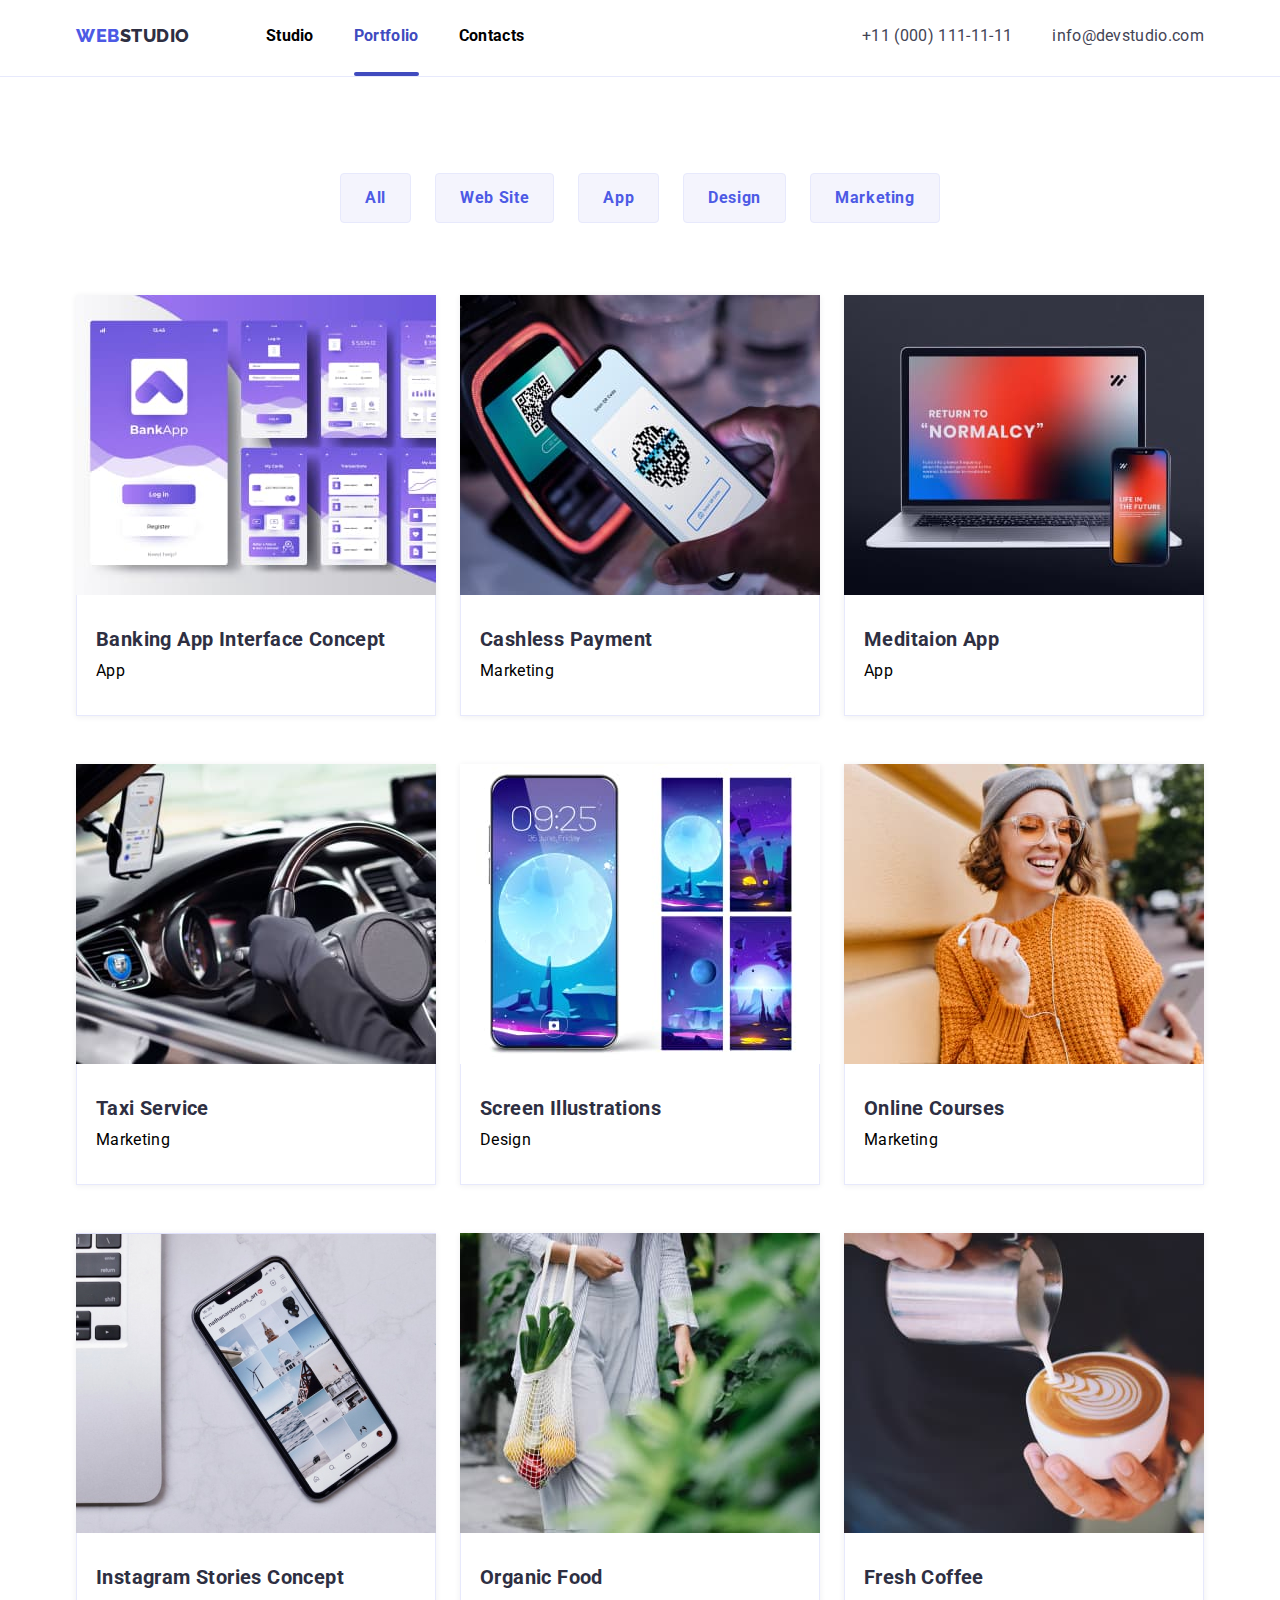
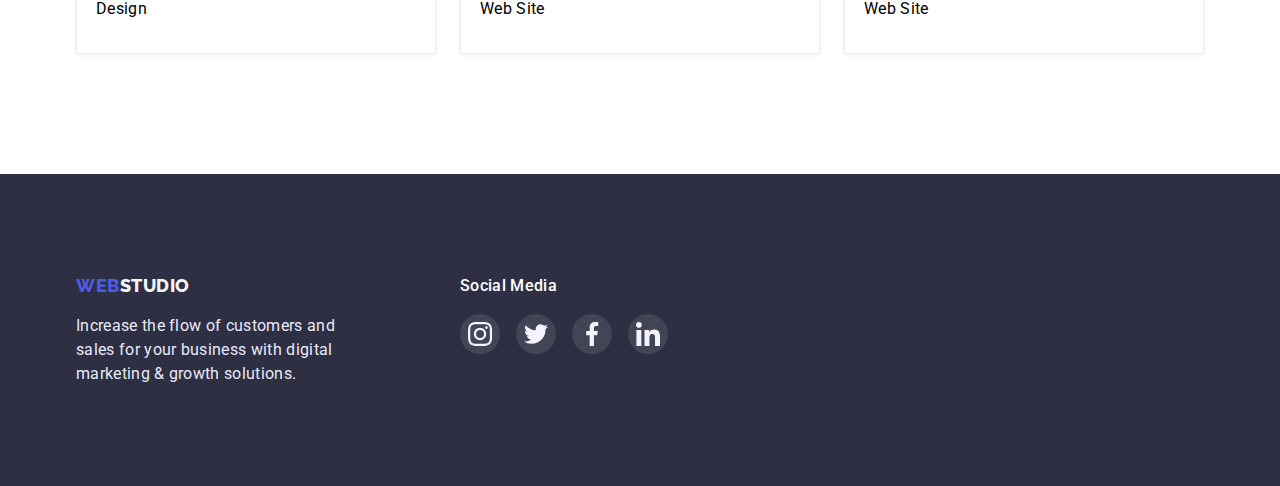
==== portfolio.html @ 7ab3170a "Initial commit" ====
<!DOCTYPE html>
<html lang="en">
	<head>
		<meta charset="UTF-8" />
		<meta http-equiv="X-UA-Compatible" content="IE=edge" />
		<meta name="viewport" content="width=device-width, initial-scale=1.0" />
		<title>Портфоліо</title>
		<link rel="stylesheet" href="./css/normalize.css" />
		<link rel="stylesheet" href="./css/styles.css" />
		<link rel="prdeconnect" href="https://fonts.googleapis.com" />
		<link rel="preconnect" href="https://fonts.gstatic.com" crossorigin />
		<link
			href="https://fonts.googleapis.com/css2?family=Raleway:wght@800&family=Roboto:wght@400;500;700;900&display=swap"
			rel="stylesheet" />
	</head>
	<body>
		<header class="header line">
			<div class="header-container container">
				<nav class="header-menu">
					<a class="header-logo link" href="./index.html">
						<span>Web</span>
						Studio
					</a>
					<ul class="header-list list">
						<li class="header-item">
							<a class="header-link link" href="./index.html">Studio</a>
						</li>
						<li class="header-item current">
							<a class="header-link link" href="./portfolio.html">Portfolio</a>
						</li>
						<li class="header-item">
							<a class="header-link link" href="">Contacts</a>
						</li>
					</ul>
				</nav>
				<ul class="header-contacts list">
					<li class="header-contacts-item">
						<a class="header-contacts-link link" href="tel:+11(000)111-11-11">+11 (000) 111-11-11</a>
					</li>
					<li class="header-contacts-item">
						<a class="header-contacts-link link" href="mailto:info@devstudio.com">info@devstudio.com</a>
					</li>
				</ul>
			</div>
		</header>
		<main>
			<section class="portfolio section">
				<div class="portfolio-container container">
					<h1 class="portfolio-title hidden">Portfolio</h1>
					<ul class="portfolio-menu list">
						<li class="portfolio-menu-item">
							<button class="portfolio-menu-btn" type="button">All</button>
						</li>
						<li class="portfolio-menu-item">
							<button class="portfolio-menu-btn" type="button">Web Site</button>
						</li>
						<li class="portfolio-menu-item">
							<button class="portfolio-menu-btn" type="button">App</button>
						</li>
						<li class="portfolio-menu-item">
							<button class="portfolio-menu-btn" type="button">Design</button>
						</li>
						<li class="portfolio-menu-item">
							<button class="portfolio-menu-btn" type="button">Marketing</button>
						</li>
					</ul>
					<h2 class="portfolio-subtitle hidden">Portfolio List</h2>
					<ul class="portfolio-list list">
						<li class="portfolio-list-item">
							<a href="" class="portfolio-list-link link">
								<div class="portfolio-list-image">
									<img src="./img/portfolio/portfolio-photo01.jpg" alt="Fresh Coffee" width="360" height="300px" />
									<div class="portfolio-overlay">
										<p class="portfolio-overlay-text">
											14 Stylish and User-Friendly App Design Concepts · Task Manager App · Calorie Tracker App · Exotic
											Fruit Ecommerce App · Cloud Storage App
										</p>
									</div>
								</div>
								<div class="portfolio-list-wrap">
									<h3 class="portfolio-list-title subtitle">Banking App Interface Concept</h3>
									<p class="portfolio-list-text text">App</p>
								</div>
							</a>
						</li>
						<li class="portfolio-list-item">
							<a href="" class="portfolio-list-link link">
								<div class="portfolio-list-image">
									<img src="./img/portfolio/portfolio-photo02.jpg" alt="Fresh Coffee" width="360" height="300px" />
									<div class="portfolio-overlay">
										<p class="portfolio-overlay-text">
											14 Stylish and User-Friendly App Design Concepts · Task Manager App · Calorie Tracker App · Exotic
											Fruit Ecommerce App · Cloud Storage App
										</p>
									</div>
								</div>
								<div class="portfolio-list-wrap">
									<h3 class="portfolio-list-title subtitle">Cashless Payment</h3>
									<p class="portfolio-list-text text">Marketing</p>
								</div>
							</a>
						</li>
						<li class="portfolio-list-item">
							<a href="" class="portfolio-list-link link">
								<div class="portfolio-list-image">
									<img src="./img/portfolio/portfolio-photo03.jpg" alt="Fresh Coffee" width="360" height="300px" />
									<div class="portfolio-overlay">
										<p class="portfolio-overlay-text">
											14 Stylish and User-Friendly App Design Concepts · Task Manager App · Calorie Tracker App · Exotic
											Fruit Ecommerce App · Cloud Storage App
										</p>
									</div>
								</div>
								<div class="portfolio-list-wrap">
									<h3 class="portfolio-list-title subtitle">Meditaion App</h3>
									<p class="portfolio-list-text text">App</p>
								</div>
							</a>
						</li>
						<li class="portfolio-list-item">
							<a href="" class="portfolio-list-link link">
								<div class="portfolio-list-image">
									<img src="./img/portfolio/portfolio-photo04.jpg" alt="Fresh Coffee" width="360" height="300px" />
									<div class="portfolio-overlay">
										<p class="portfolio-overlay-text">
											14 Stylish and User-Friendly App Design Concepts · Task Manager App · Calorie Tracker App · Exotic
											Fruit Ecommerce App · Cloud Storage App
										</p>
									</div>
								</div>
								<div class="portfolio-list-wrap">
									<h3 class="portfolio-list-title subtitle">Taxi Service</h3>
									<p class="portfolio-list-text text">Marketing</p>
								</div>
							</a>
						</li>
						<li class="portfolio-list-item">
							<a href="" class="portfolio-list-link link">
								<div class="portfolio-list-image">
									<img src="./img/portfolio/portfolio-photo05.jpg" alt="Fresh Coffee" width="360" height="300px" />
									<div class="portfolio-overlay">
										<p class="portfolio-overlay-text">
											14 Stylish and User-Friendly App Design Concepts · Task Manager App · Calorie Tracker App · Exotic
											Fruit Ecommerce App · Cloud Storage App
										</p>
									</div>
								</div>
								<div class="portfolio-list-wrap">
									<h3 class="portfolio-list-title subtitle">Screen Illustrations</h3>
									<p class="portfolio-list-text text">Design</p>
								</div>
							</a>
						</li>
						<li class="portfolio-list-item">
							<a href="" class="portfolio-list-link link">
								<div class="portfolio-list-image">
									<img src="./img/portfolio/portfolio-photo06.jpg" alt="Fresh Coffee" width="360" height="300px" />
									<div class="portfolio-overlay">
										<p class="portfolio-overlay-text">
											14 Stylish and User-Friendly App Design Concepts · Task Manager App · Calorie Tracker App · Exotic
											Fruit Ecommerce App · Cloud Storage App
										</p>
									</div>
								</div>
								<div class="portfolio-list-wrap">
									<h3 class="portfolio-list-title subtitle">Online Courses</h3>
									<p class="portfolio-list-text text">Marketing</p>
								</div>
							</a>
						</li>
						<li class="portfolio-list-item">
							<a href="" class="portfolio-list-link link">
								<div class="portfolio-list-image">
									<img src="./img/portfolio/portfolio-photo07.jpg" alt="Fresh Coffee" width="360" height="300px" />
									<div class="portfolio-overlay">
										<p class="portfolio-overlay-text">
											14 Stylish and User-Friendly App Design Concepts · Task Manager App · Calorie Tracker App · Exotic
											Fruit Ecommerce App · Cloud Storage App	
										</p>
									</div>
								</div>
								<div class="portfolio-list-wrap">
									<h3 class="portfolio-list-title subtitle">Instagram Stories Concept</h3>
									<p class="portfolio-list-text text">Design</p>
								</div>
							</a>
						</li>
						<li class="portfolio-list-item">
							<a href="" class="portfolio-list-link link">
								<div class="portfolio-list-image">
									<img src="./img/portfolio/portfolio-photo08.jpg" alt="Fresh Coffee" width="360" height="300px" />
									<div class="portfolio-overlay">
										<p class="portfolio-overlay-text">
											14 Stylish and User-Friendly App Design Concepts · Task Manager App · Calorie Tracker App · Exotic
											Fruit Ecommerce App · Cloud Storage App
										</p>
									</div>
								</div>
								<div class="portfolio-list-wrap">
									<h3 class="portfolio-list-title subtitle">Organic Food</h3>
									<p class="portfolio-list-text text">Web Site</p>
								</div>
							</a>
						</li>
						<li class="portfolio-list-item">
							<a href="" class="portfolio-list-link link">
								<div class="portfolio-list-image">
									<img src="./img/portfolio/portfolio-photo09.jpg" alt="Fresh Coffee" width="360" height="300px" />
									<div class="portfolio-overlay">
										<p class="portfolio-overlay-text">
											14 Stylish and User-Friendly App Design Concepts · Task Manager App · Calorie Tracker App · Exotic
											Fruit Ecommerce App · Cloud Storage App
										</p>
									</div>
								</div>
								<div class="portfolio-list-wrap">
									<h3 class="portfolio-list-title subtitle">Fresh Coffee</h3>
									<p class="portfolio-list-text text">Web Site</p>
								</div>
							</a>
						</li>
					</ul>
				</div>
			</section>
		</main>
		<footer class="footer">
			<div class="footer-container container">
				<div class="footer-wrap">
					<a class="footer-logo link" href="./index.html">
						<span>Web</span>
						Studio
					</a>
					<p class="footer-text text">
						Increase the flow of customers and sales for your business with digital marketing & growth solutions.
					</p>
				</div>
				<div class="footer-soc">
					<h2 class="footer-title subtitle">Social Media</h2>
					<ul class="footer-list">
						<li class="footer-item">
							<a href="" class="footer-link">
								<svg class="footer-icon" width="24" height="24">
									<use href="./img/symbol-defs .svg#icon-instagram"></use>
								</svg>
							</a>
						</li>
						<li class="footer-item">
							<a href="" class="footer-link">
								<svg class="footer-icon" width="24" height="24">
									<use href="./img/symbol-defs .svg#icon-twitter"></use>
								</svg>
							</a>
						</li>
						<li class="footer-item">
							<a href="" class="footer-link">
								<svg class="footer-icon" width="24" height="24">
									<use href="./img/symbol-defs .svg#icon-facebook"></use>
								</svg>
							</a>
						</li>
						<li class="footer-item">
							<a href="" class="footer-link">
								<svg class="footer-icon" width="24" height="24">
									<use href="./img/symbol-defs .svg#icon-linkedin"></use>
								</svg>
							</a>
						</li>
					</ul>
				</div>
			</div>
		</footer>
	</body>
</html>
---- css/styles.css ----
:root {
	--primary-brand: #4d5ae5;
	--dark: #2e2f42;
	--success: #31d0aa;
	--text: #434455;
	--subtitle: #8e8f99;
	--accent: #e7e9fc;
	--light: #f4f4fd;
	--active: #404bbf;
	--white: #fff;
	--social-hover: #404bbf;
	--transition: 250ms cubic-bezier(0.4, 0, 0.2, 1);
}

p,
h1,
h2,
h3,
h4,
h5,
h6 {
	margin: 0;
}
ul,
ol {
	margin: 0;
	padding-left: 0;
	list-style: none;
}
button {
	padding: 0;
	border: none;
	border-radius: 4px;
	display: block;
}
img {
	display: block;
	max-width: 100%;
	height: auto;
}
body {
	font-family: "Roboto", sans-serif;
	color: var(--text-color);
	font-size: 16px;
}
.hidden {
	position: absolute;
	width: 1px;
	height: 1px;
	margin: -1px;
	border: 0;
	padding: 0;

	white-space: nowrap;
	clip-path: inset(100%);
	clip: rect(0 0 0 0);
	overflow: hidden;
}
.link {
	text-decoration: none;
}
.title {
	font-size: 36px;
	line-height: 1.11;
	letter-spacing: 0.02em;
	color: var(--dark);
	text-align: center;
}
.subtitle {
	font-size: 20px;
	line-height: 1.2;
	letter-spacing: 0.02em;
	color: var(--dark);
}
.text {
	line-height: 1.5;
	letter-spacing: 0.02em;
}
.container {
	max-width: 1158px;
	padding: 0 15px;
	margin: 0 auto;
}
.line {
	border-bottom: 1px solid #e7e9fc;
}
/* ----------------HEADER------------- */

.header {
	padding-top: 24px;
	padding-bottom: 28px;
}
.header-container {
	display: flex;
	align-items: center;
}

.header-menu {
	display: flex;
	gap: 76px;
	align-items: center;
	margin-right: auto;
}
.header-logo {
	display: flex;
	font-family: "Raleway", sans-serif;
	font-weight: 800;
	font-size: 18px;
	line-height: 1.33;
	letter-spacing: 0.03em;
	text-transform: uppercase;
	color: var(--dark);
}
span {
	font-family: "Raleway", sans-serif;
	font-weight: 800;
	font-size: 18px;
	line-height: 1.33;
	letter-spacing: 0.03em;
	color: var(--primary-brand);
}
.header-list {
	display: flex;
	gap: 40px;
}

.header-item {
}
.header-link {
	font-weight: 700;
	line-height: 1.5;
	letter-spacing: 0.02em;
	color: inherit;
	transition: color var(--transition);
	position: relative;
}

.current {
	color: var(--active);
	position: relative;
}
.current::after {
	content: "";
	position: absolute;
	top: 48px;
	left: 0;
	width: 100%;
	height: 4px;
	background-color: var(--active);
	border-radius: 2px;
}
.header-link:hover,
.header-link:focus {
	color: var(--primary-brand);
}
.header-contacts {
	display: flex;
	gap: 40px;
}
.header-contacts-item {
	display: flex;
	align-items: center;
}
/* .header-contacts-item:last-child::before{
	content: '';
	display: inline-block;
	background-image: url('../img/svg/mail.svg');
	background-size: contain;
	margin-right: 8px;	
	width: 20px;
	height: 20px;
} */
/* .header-contacts-item::before{
	content: '';
	display: inline-block;
	background-image: url('../img/svg/mobile.svg');
	background-size: contain;
	margin-right: 8px;	
	width: 20px;
	height: 20px;
} */
.header-contacts-link {
	line-height: 1.5;
	letter-spacing: 0.02em;
	color: var(--text);
	transition: color var(--transition);
}

.header-contacts-link:hover,
.header-contacts-link:focus {
	color: var(--primary-brand);
}

/* -------HERO------- */

.hero {
	background-color: var(--dark);
	padding-bottom: 188px;
	padding-top: 188px;
	text-align: center;
	background-image: linear-gradient(rgba(46, 47, 66, 0.7), rgba(46, 47, 66, 0.7)), url(../img/hero/people-office.jpg);
	background-repeat: no-repeat;
	background-size: cover;
	max-width: 1440px;
	margin: 0 auto;
}
.hero-container {
}
.hero-title {
	font-size: 56px;
	line-height: 1.07;
	letter-spacing: 0.02em;
	color: var(--white);
	margin: 0 auto;
	margin-bottom: 48px;
	max-width: 500px;
}
.hero-button {
	font-family: inherit;
	font-weight: 700;
	font-size: 16px;
	line-height: 1.18;
	letter-spacing: 0.02em;
	color: var(--white);
	background-color: var(--primary-brand);
	box-shadow: 0px 4px 4px rgba(0, 0, 0, 0.15);
	border-radius: 4px;
	padding: 16px 32px;
	cursor: pointer;
	margin: 0 auto;
	transition: background-color var(--transition);
}
.hero-button:hover,
.hero-button:focus {
	background-color: var(--active);
}

/* -----------BENEFITS--------- */

.benefits {
	padding: 120px 0;
}
.benefits-container {
}
.benefits-title {
}
.benefits-list {
	display: flex;
	gap: 24px;
	flex-wrap: wrap;
}
.benefits-item {
	max-width: 264px;
}
.benefits-item-title {
	margin-bottom: 8px;
}
.benefits-item-text {
}
.benefits-item-div {
	background: #f4f4fd;
	border-radius: 4px;
	max-width: 264px;
	padding: 24px 100px;
	/* or using height*/
	margin-bottom: 8px;
}
.benefits-item-icon {
}

/* -----------ABOUT--------- */

.about {
	padding-bottom: 120px;
}
.about-container {
}
.about-title {
	text-align: center;
	margin-bottom: 72px;
}
.about-list {
	display: flex;
	flex-wrap: wrap;
	gap: 24px;
}
.about-item {
}

/* -----------TEAM--------- */

.team {
	background-color: var(--light);
	padding: 120px 0;
}
.team-container {
}
.team-title {
	text-align: center;
	margin-bottom: 72px;
}

.team-list {
	display: flex;
	gap: 24px;
	flex-wrap: wrap;
}
.team-list-wrap {
	padding: 32px 0;
	text-align: center;
	border-radius: 0px 0px 4px 4px;
	background-color: #fff;
}
.team-list-item {
	box-shadow: 0px 1px 6px rgba(46, 47, 66, 0.08), 0px 1px 1px rgba(46, 47, 66, 0.16), 0px 2px 1px rgba(46, 47, 66, 0.08);
}
.team-list-item > img {
	height: 260px;
}
.team-list-title {
	margin-bottom: 8px;
}
.team-list-text {
	margin-bottom: 8px;
}
.team-list-links {
	display: flex;
	gap: 24px;
	background-color: #fff;
	justify-content: center;
}
.team-link-item {
	border-radius: 50%;
	width: 40px;
	height: 40px;
}
.team-list-link {
	width: 100%;
	height: 100%;
	border-radius: 50%;
	display: flex;
	align-items: center;
	justify-content: center;
	background-color: var(--primary-brand);
	transition: background-color var(--transition);
}
.team-list-link:hover,
.team-list-link:focus {
	background-color: var(--social-hover);
}
.team-list-icon {
}

/* -----------CUSTOMERS--------- */

.customers {
	padding-top: 120px;
	padding-bottom: 120px;
}
.customers-container {
}

.customers-title {
	margin-bottom: 72px;
}

.customer-list {
	display: flex;
	gap: 24px;
	justify-content: center;
}
.customers-list-item {
	width: 168px;
	height: 88px;
}

.customers-list-link {
	width: 100%;
	height: 100%;
	display: flex;
	align-items: center;
	justify-content: center;
	border: 1px solid currentColor;
	border-radius: 4px;
	color: #8e8f99;
	transition: color var(--transition);
}
.customers-list-link:hover,
.customers-list-link:focus {
	color: var(--social-hover);
}
.customers-list-icon {
	fill: currentColor;
}

/* -----------FOOTER--------- */

.footer {
	background-color: var(--dark);
	padding-top: 100px;
	padding-bottom: 100px;
}
.footer-container {
	display: flex;
}
.footer-logo {
	display: flex;
	font-family: "Raleway", sans-serif;
	font-weight: 800;
	font-size: 18px;
	line-height: 1.33;
	letter-spacing: 0.03em;
	text-transform: uppercase;
	color: var(--light);
	margin-bottom: 16px;
}
.footer-text {
	color: var(--accent);
	max-width: 264px;
}
.footer-soc {
	margin-left: 120px;
}
.footer-list {
	display: flex;
	gap: 16px;
}

.footer-title {
	margin-bottom: 16px;
	color: var(--white);
	font-weight: 500;
	font-size: 16px;
	line-height: 1.5;
	letter-spacing: 0.02em;
}
.footer-item {
	width: 40px;
	height: 40px;
	background-color: rgba(255, 255, 255, 0.1);
	border-radius: 50%;
}
.footer-link {
	width: 100%;
	height: 100%;
	display: flex;
	align-items: center;
	justify-content: center;
	border-radius: 50%;
	transition: background-color var(--transition);
}
.footer-link:hover,
.footer-link:focus {
	background-color: var(--success);
}
.footer-icon {
	fill: var(--light);
}

/* -----------PORTFOLIO--------- */

.portfolio {
	padding-top: 96px;
	padding-bottom: 120px;
}
.portfolio-container {
}
.portfolio-menu {
	display: flex;
	gap: 24px;
	justify-content: center;
	margin-bottom: 72px;
}
.portfolio-menu-item {
}
.portfolio-menu-btn {
	font-family: inherit;
	font-weight: 700;
	font-size: 16px;
	line-height: 1.5;
	letter-spacing: 0.04em;
	color: var(--primary-brand);
	background-color: var(--light);
	cursor: pointer;
	border: 1px solid #e7e9fc;
	border-radius: 4px;
	padding: 12px 24px;
	transition: color var(--transition), background-color var(--transition), box-shadow var(--transition),
		border-color var(--transition);
}
.portfolio-menu-btn:hover,
.portfolio-menu-btn:focus {
	color: var(--white);
	background-color: var(--active);
	box-shadow: 0px 3px 1px rgba(0, 0, 0, 0.1), 0px 2px 1px rgba(0, 0, 0, 0.08), 0px 2px 2px rgba(0, 0, 0, 0.12);
	border-color: var(--active);
}
.portfolio-list {
	display: flex;
	flex-wrap: wrap;
	column-gap: 24px;
	row-gap: 48px;
}
.portfolio-list-link {
	color: inherit;
	display: block;
	box-shadow: 0px 1px 6px rgba(46, 47, 66, 0.08);
	transition: box-shadow var(--transition);
}
.portfolio-list-link:hover,
.portfolio-list-link:focus {
	box-shadow: 0px 1px 6px rgba(46, 47, 66, 0.08), 0px 1px 1px rgba(46, 47, 66, 0.16), 0px 2px 1px rgba(46, 47, 66, 0.08);
}
.portfolio-list-wrap {
	border: 1px solid #e7e9fc;
	border-top: transparent;
	padding: 32px 19px;
}
.portfolio-list-item {
	width: calc((100% - 48px) / 3);
}

.portfolio-list-title {
	margin-bottom: 8px;
}
.portfolio-list-text {
}

.portfolio-list-image {
	position: relative;
	overflow: hidden;
}
.portfolio-overlay {
	position: absolute;
	top: 0;
	left: 0;
	width: 100%;
	height: 100%;
	transform: translateY(100%);
	background-color: var(--primary-brand);
	transition: transform var(--transition);
}

.portfolio-list-item:hover .portfolio-overlay {
	transform: translateY(0);
}

.portfolio-overlay-text {
	line-height: 1.6;
	letter-spacing: 0.02em;
	color: var(--light);
	padding: 40px 32px 0 32px;
}


/* -----------MODAL--------- */

.backdrop {
	position: fixed;
	top: 0;
	left: 0;
	width: 100%;
	height: 100%;
	background-color: rgba(46, 47, 66, 0.4);
	transition: opacity var(--transition);
}

.is-hidden {
	opacity: 0;
	pointer-events: none;
}
.modal {
	position: absolute;
	top: 50%;
	left: 50%;
	transform: translate(-50%, -50%);
	min-width: 408px;
	min-height: 576px;
	background: #fcfcfc;
	box-shadow: 0px 1px 1px rgba(0, 0, 0, 0.14), 0px 1px 3px rgba(0, 0, 0, 0.12), 0px 2px 1px rgba(0, 0, 0, 0.2);
	border-radius: 4px;
}
.modal-button {
	position: absolute;
	top: 24px;
	right: 24px;
	cursor: pointer;
	background-color: #e7e9fc;
	border: 1px solid rgba(0, 0, 0, 0.1);
	width: 24px;
	height: 24px;
	border-radius: 50%;
	transition: color var(--transition), background-color var(--transition), border-color var(--transition);
}
.modal-button:hover {
	color: var(--white);
	background-color: var(--primary-brand);
	border-color: transparent;
}
.modal-button-icon {
	fill: currentColor;
}
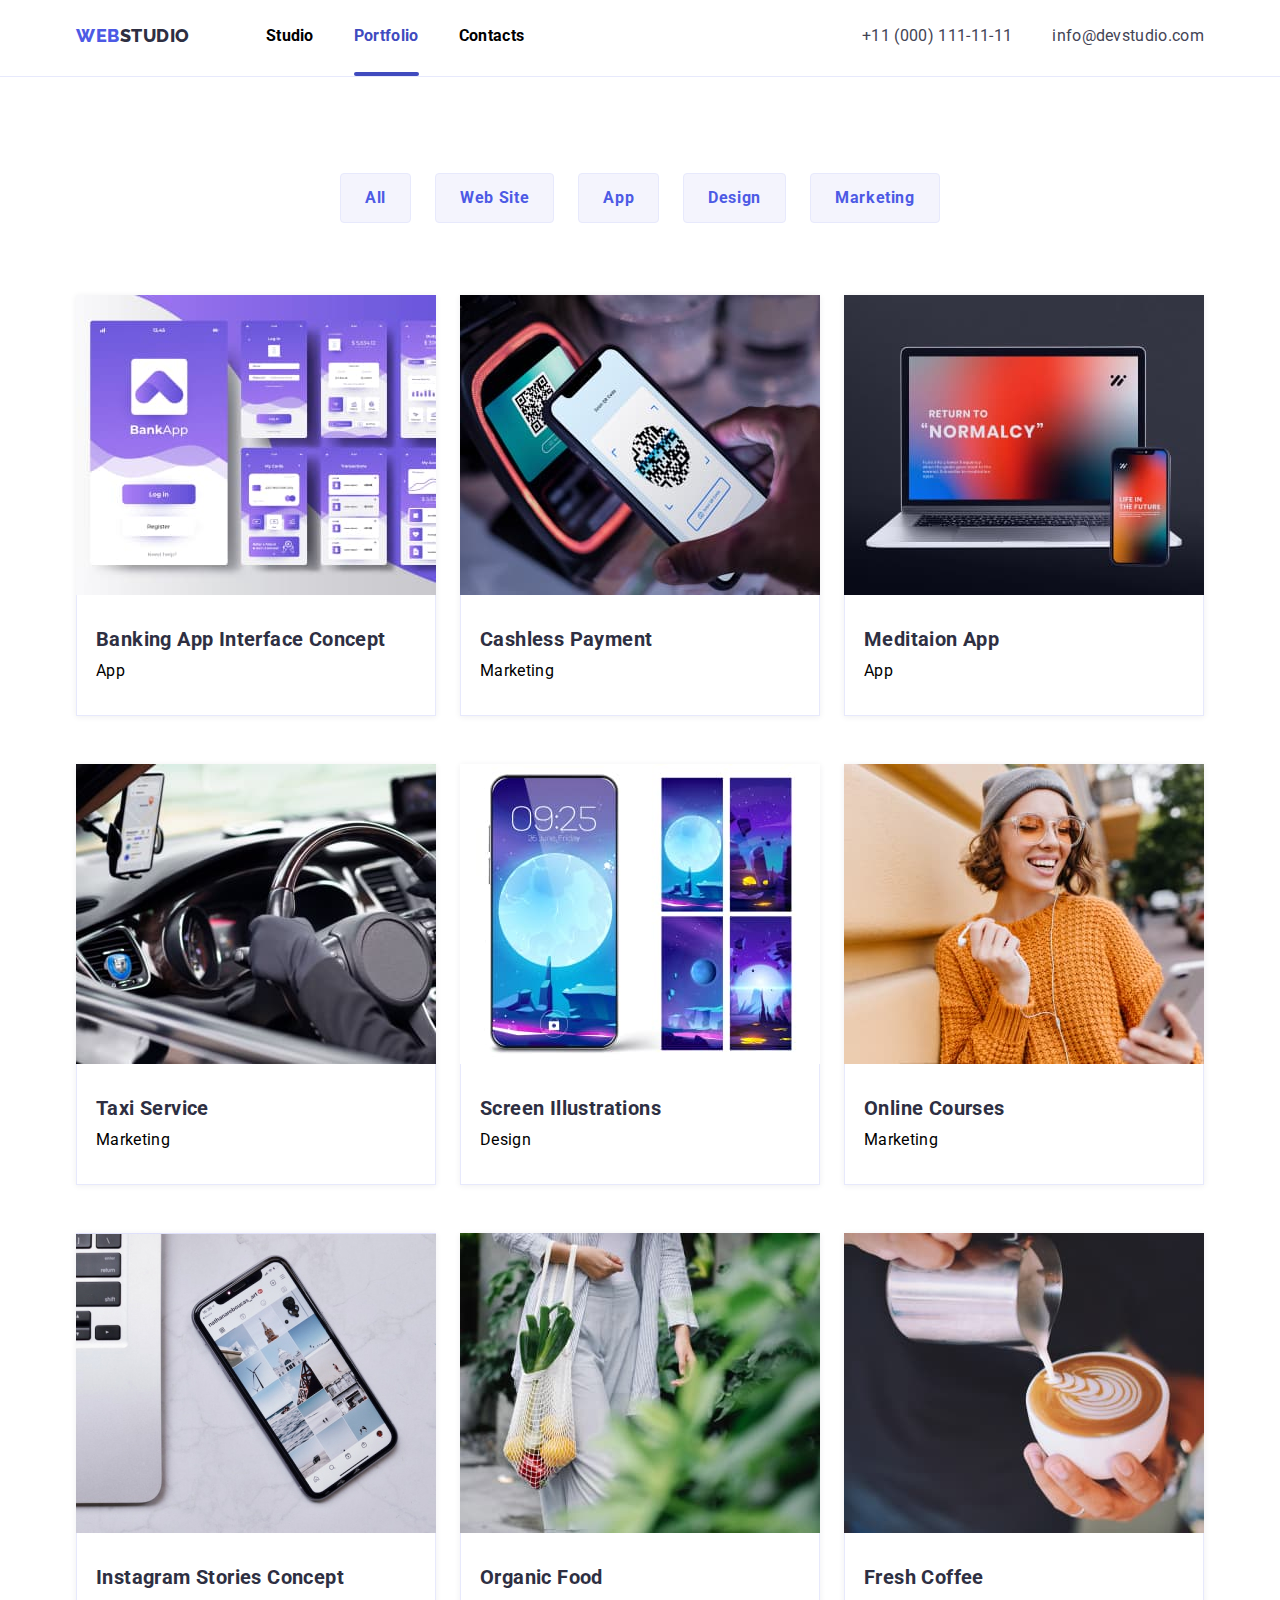
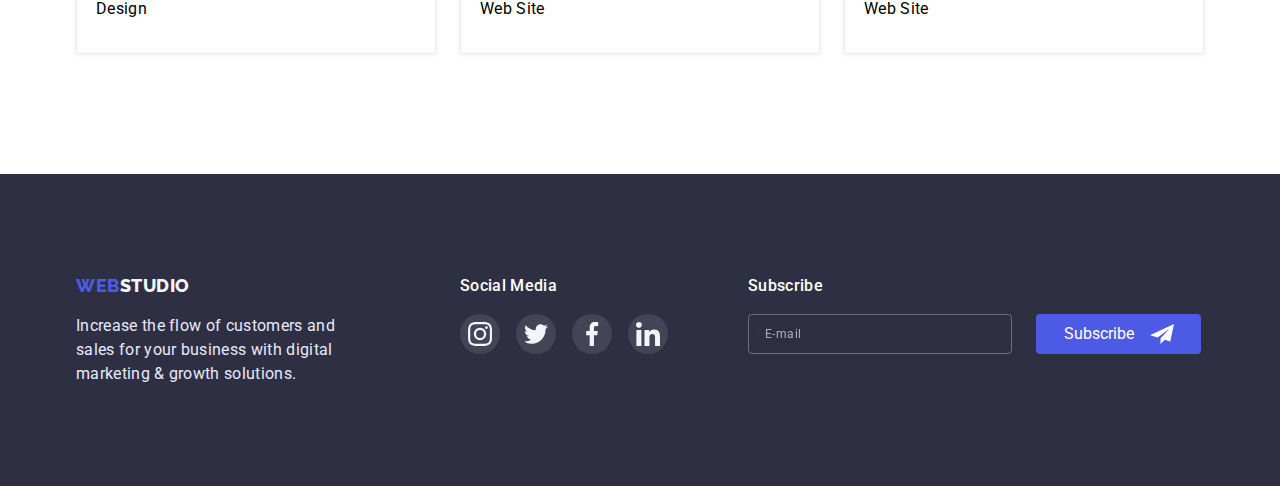
==== commit ba04e362: "Summary" ====
--- a/portfolio.html
+++ b/portfolio.html
@@ -266,7 +266,15 @@
 							</a>
 						</li>
 					</ul>
+					
 				</div>
+				<form action="" class="footer-form">
+					<p class="footer-form-text footer-title">Subscribe</p>
+					<div class="footer-form-wrapper">
+						<input type="email" placeholder="E-mail" class="footer-form-input"/>
+						<button class="footer-form-button" type="submit">Subscribe</button>
+					</div>
+				</form>
 			</div>
 		</footer>
 	</body>
--- a/css/styles.css
+++ b/css/styles.css
@@ -84,6 +84,9 @@
 .line {
 	border-bottom: 1px solid #e7e9fc;
 }
+
+
+
 /* ----------------HEADER------------- */
 
 .header {
@@ -93,6 +96,7 @@
 .header-container {
 	display: flex;
 	align-items: center;
+	flex-wrap: wrap;
 }
 
 .header-menu {
@@ -456,7 +460,61 @@
 .footer-icon {
 	fill: var(--light);
 }
-
+.footer-form {
+	margin-left: 80px;
+}
+.footer-form-wrapper {
+	display: flex;
+	gap: 24px;
+}
+.footer-form-input {
+	width: 264px;
+	height: 40px;
+	background-color: transparent;
+	border: 1px solid rgba(255, 255, 255, 0.3);
+	border-radius: 4px;
+	filter: drop-shadow(0px 4px 4px rgba(0, 0, 0, 0.15));
+	color: var(--white);
+	padding: 8px 16px;
+	transition: border var(--transition);
+	font-size: 12px;
+	
+}
+.footer-form-input::placeholder {
+	font-weight: 400;
+	font-size: 12px;
+	line-height: 2;
+	letter-spacing: 0.04em;
+	color: rgba(255, 255, 255, 0.6);
+}
+.footer-form-input:focus {
+	outline: none;
+	border: 1px solid var(--primary-brand);
+}
+.footer-form-button {
+	display: flex;
+	align-items: center;
+	justify-content: center;
+	gap: 16px;
+	position: relative;
+	width: 165px;
+	height: 40px;
+	background-color: var(--primary-brand);
+	cursor: pointer;
+	color: var(--white);
+	transition: background-color var(--transition);
+}
+.footer-form-button::after {
+	content: "";
+	display: block;
+	width: 24px;
+	height: 24px;
+	background-image: url(../img/form/button-footer.svg);
+}
+.footer-form-button:hover,
+.footer-form-button:focus {
+	background-color: var(--social-hover);
+}
 /* -----------PORTFOLIO--------- */
 
 .portfolio {
@@ -541,7 +599,8 @@
 	transition: transform var(--transition);
 }
 
-.portfolio-list-item:hover .portfolio-overlay {
+.portfolio-list-link:hover .portfolio-overlay,
+.portfolio-list-link:focus .portfolio-overlay {
 	transform: translateY(0);
 }
 
@@ -551,7 +610,6 @@
 	color: var(--light);
 	padding: 40px 32px 0 32px;
 }
-
 
 /* -----------MODAL--------- */
 
@@ -574,7 +632,7 @@
 	top: 50%;
 	left: 50%;
 	transform: translate(-50%, -50%);
-	min-width: 408px;
+	width: 408px;
 	min-height: 576px;
 	background: #fcfcfc;
 	box-shadow: 0px 1px 1px rgba(0, 0, 0, 0.14), 0px 1px 3px rgba(0, 0, 0, 0.12), 0px 2px 1px rgba(0, 0, 0, 0.2);
@@ -592,7 +650,8 @@
 	border-radius: 50%;
 	transition: color var(--transition), background-color var(--transition), border-color var(--transition);
 }
-.modal-button:hover {
+.modal-button:hover,
+.modal-button:focus {
 	color: var(--white);
 	background-color: var(--primary-brand);
 	border-color: transparent;
@@ -600,3 +659,143 @@
 .modal-button-icon {
 	fill: currentColor;
 }
+.modal-form {
+	font-weight: 500;
+	font-size: 16px;
+	line-height: 1.5;
+	letter-spacing: 0.02em;
+	color: var(--dark);
+	position: relative;
+}
+
+/* -----------FORM--------- */
+
+.modal-form {
+	margin: auto;
+	max-width: 360px;
+	margin-top: 72px;
+}
+.form-text {
+	text-align: center;
+
+	margin-bottom: 16px;
+}
+.form-field {
+	margin-bottom: 8px;
+}
+.form-input-wrapper {
+	position: relative;
+}
+.form-input {
+	width: 100%;
+	height: 40px;
+	padding-left: 38px;
+	border: 1px solid rgba(33, 33, 33, 0.2);
+	border-radius: 4px;
+	font-size: 12px;
+	transition: border var(--transition);
+}
+.form-input:focus {
+	border: 1px solid #4d5ae5;
+	outline: none;
+}
+.form-input:focus + .form-icon {
+	fill: var(--primary-brand);
+}
+.form-label {
+	font-family: inherit;
+	font-weight: 400;
+	font-size: 12px;
+	line-height: 1.33;
+	letter-spacing: 0.04em;
+	color: #8e8f99;
+	margin-bottom: 4px;
+}
+.form-icon {
+	position: absolute;
+	top: 50%;
+	left: 16px;
+	transform: translateY(-50%);
+	transition: fill var(--transition);
+}
+.form-area {
+	width: 100%;
+	height: 112px;
+	resize: none;
+	padding: 11px 0 0 16px;
+	font-size: 12px;
+	border: 1px solid rgba(33, 33, 33, 0.2);
+	border-radius: 4px;
+	transition: border var(--transition);
+}
+.form-area:focus {
+	border: 1px solid #4d5ae5;
+	outline: none;
+}
+.form-area::placeholder {
+	font-family: inherit;
+	font-weight: 400;
+	font-size: 12px;
+	line-height: 1.33;
+	letter-spacing: 0.04em;
+	color: #8e8f99;
+	margin-bottom: 4px;
+	color: rgba(117, 117, 117, 0.5);
+}
+.form-field-checkbox {
+	display: flex;
+	align-items: center;
+}
+.checkbox-icon {
+	margin-right: 8px;
+	display: inline-block;
+	width: 18px;
+	height: 18px;
+	background-image: url(../img/form/form-checkbox.svg);
+	background-size: contain;
+	background-repeat: no-repeat;
+	transition: background-image var(--transition);
+}
+
+.form-input-checkbox:checked + .checkbox-icon {
+	background-image: url(../img/form/form-checkbox-click.svg);
+	background-color: var(--primary-brand);
+	background-origin: border-box;
+	border-radius: 2px;
+}
+.form-input-checkbox:focus-visible + .checkbox-icon{
+	outline: auto;
+}
+.form-input-checkbox:focus:checked + .checkbox-icon{
+	
+}
+.form-label-checkbox {
+	font-family: inherit;
+	font-weight: 400;
+	font-size: 12px;
+	/* line-height: 1.33; */
+	letter-spacing: 0.04em;
+	color: #8e8f99;
+}
+
+.form-label-checkbox > a {
+	margin-left: 4px;
+	color: var(--primary-brand);
+	text-decoration: underline;
+}
+.form-button {
+	width: 170px;
+	height: 55px;
+	background-color: var(--primary-brand);
+	box-shadow: 0px 4px 4px rgba(0, 0, 0, 0.15);
+	border-radius: 4px;
+	color: var(--white);
+	margin: 24px auto 24px auto;
+	cursor: pointer;
+	transition: background-color var(--transition);
+}
+.form-button:hover,
+.form-button:focus {
+	background-color: var(--social-hover);	
+}
+
